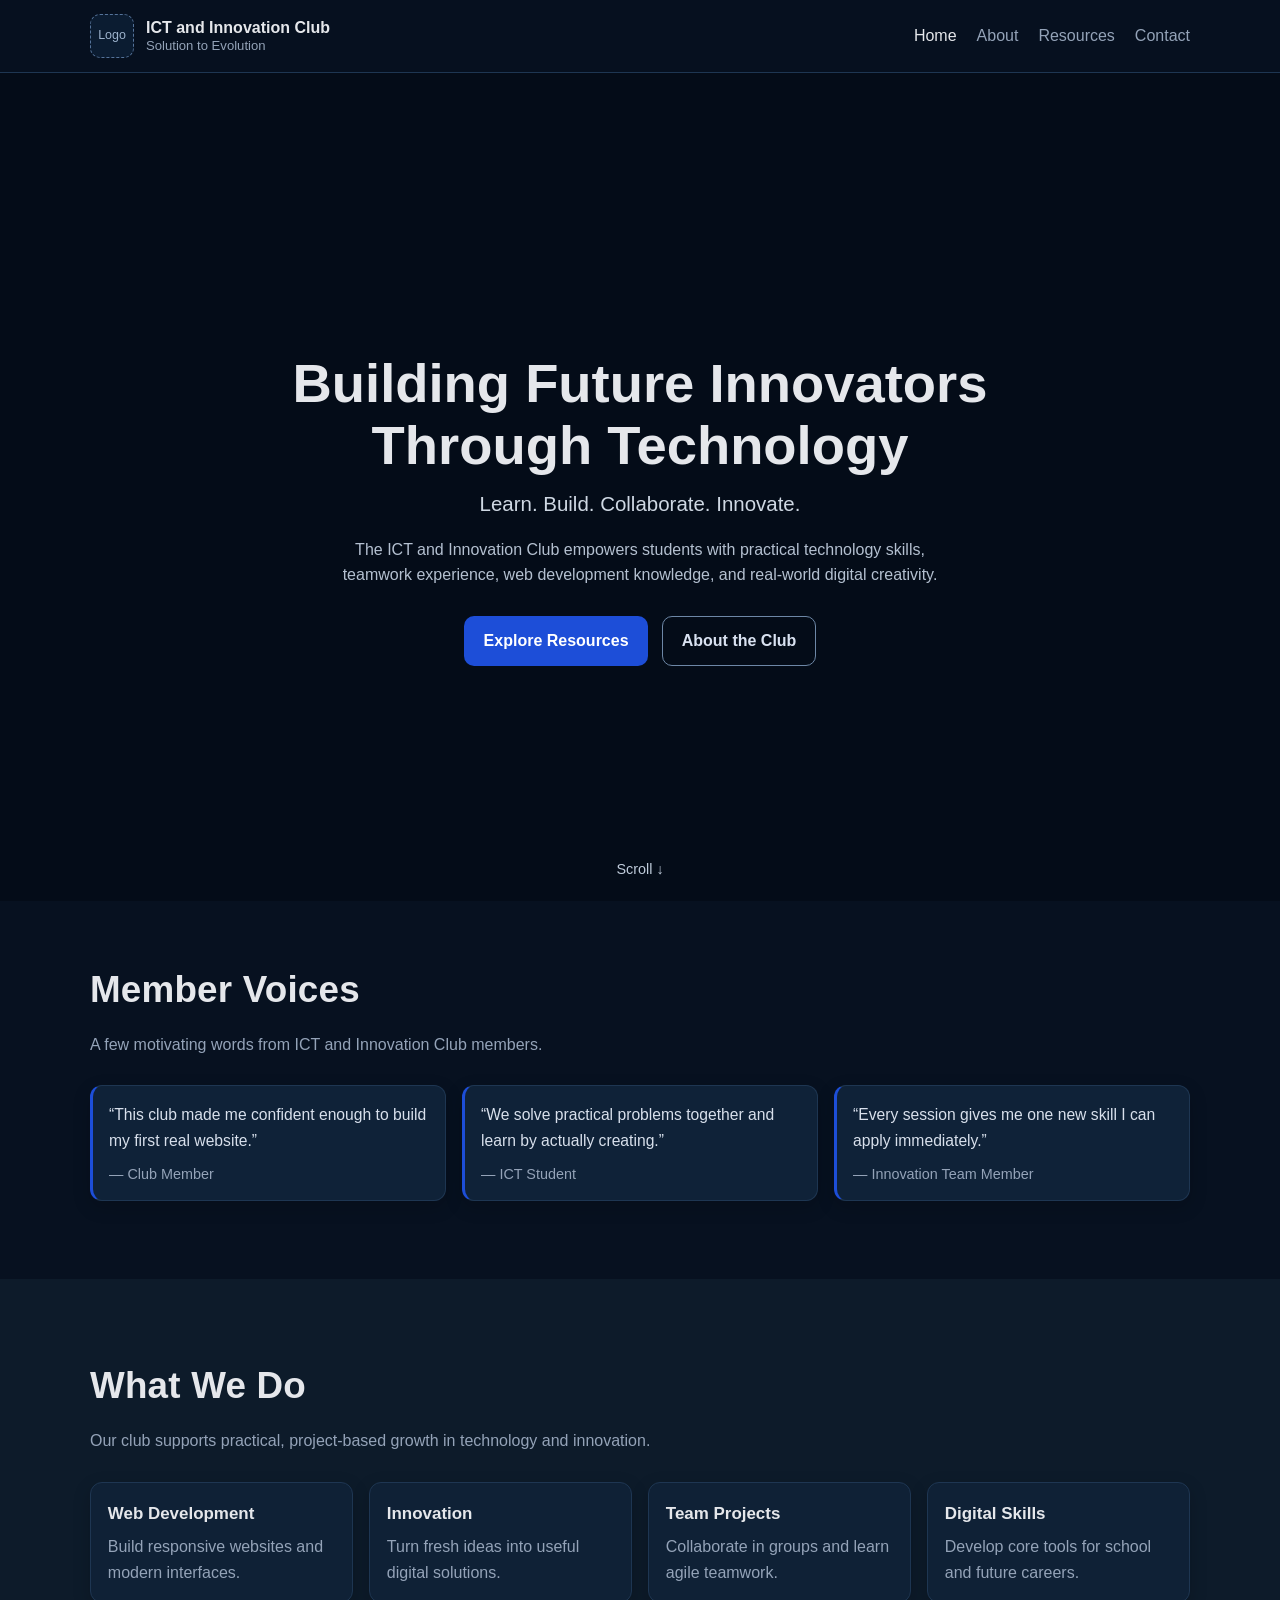
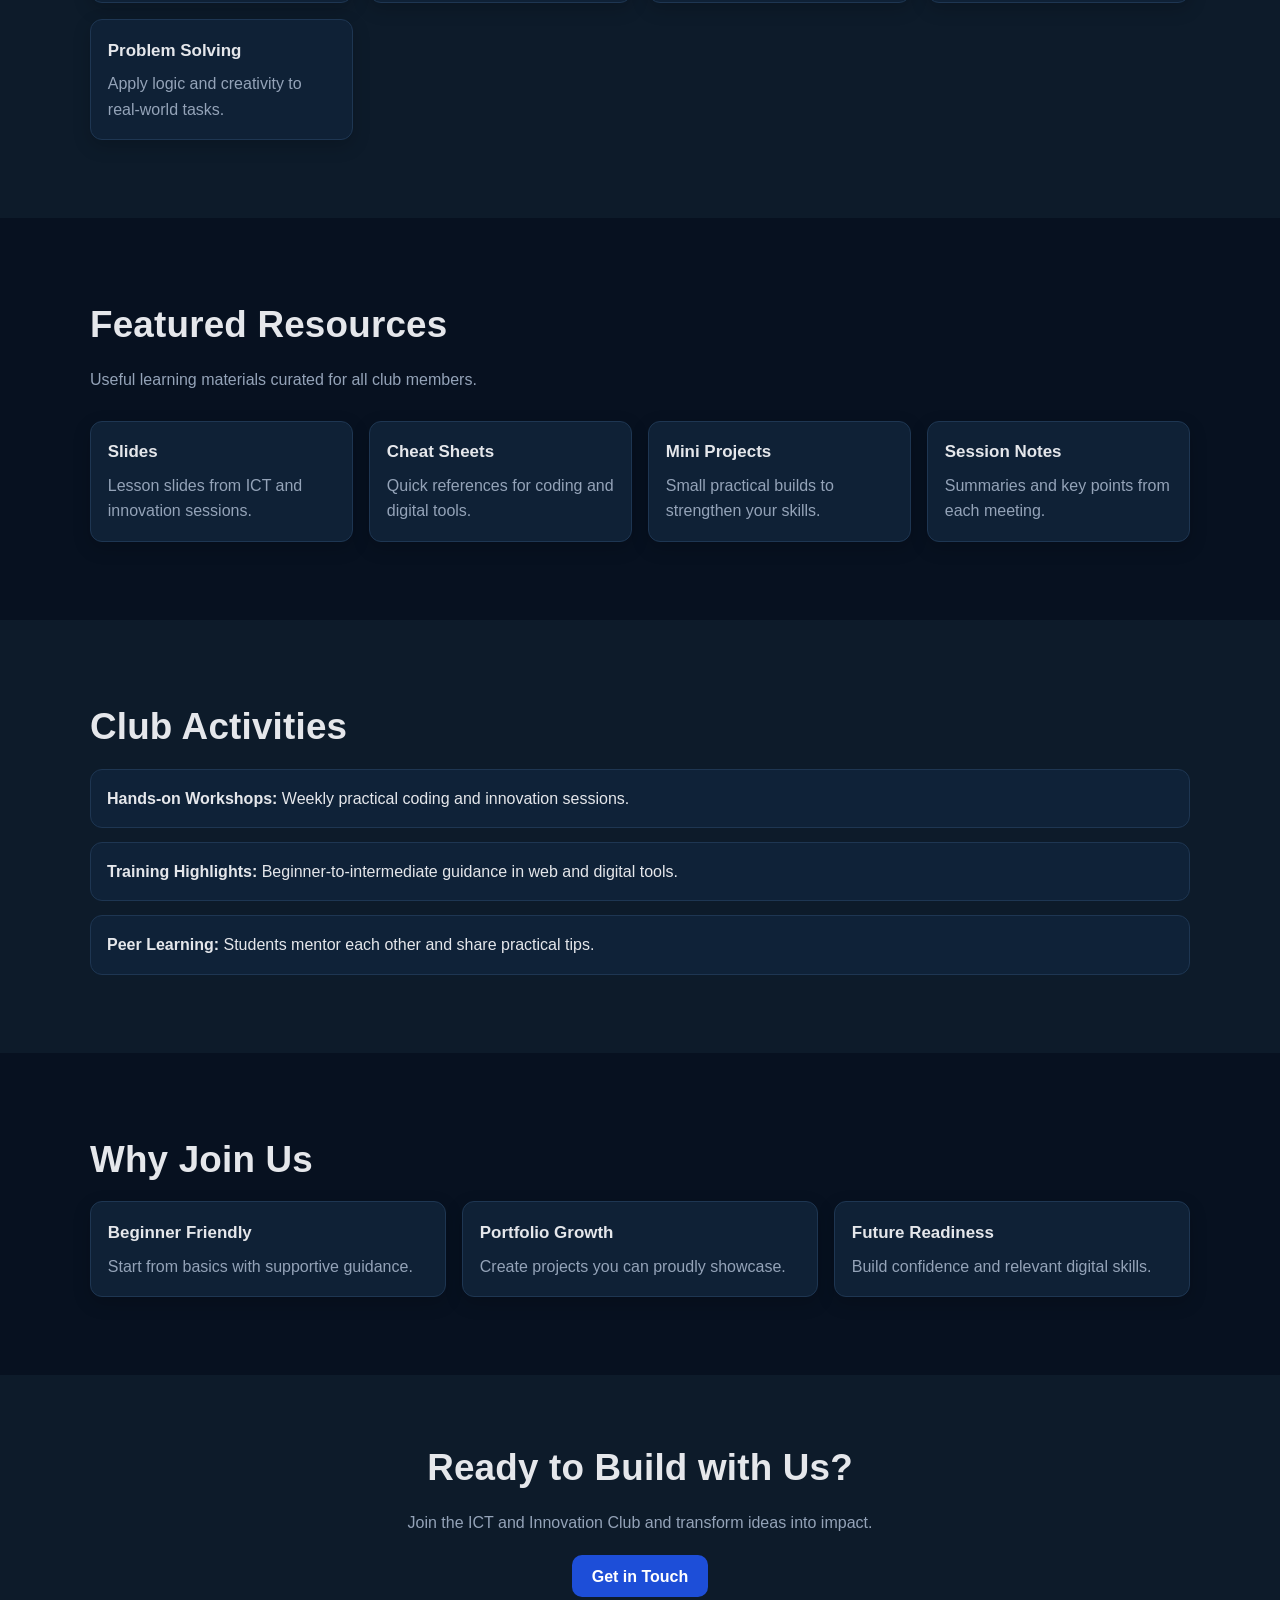
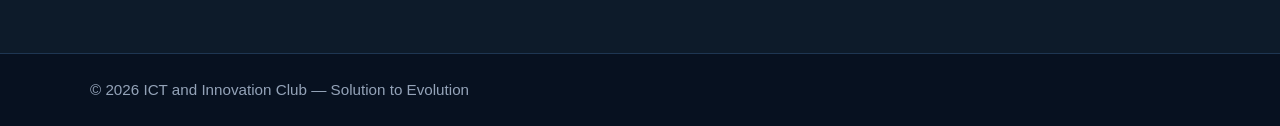
==== index.html @ 0fc640da "Refine UI style, add logo placeholder, and member quotes section" ====
<!DOCTYPE html>
<html lang="en">
  <head>
    <meta charset="UTF-8" />
    <meta name="viewport" content="width=device-width, initial-scale=1.0" />
    <meta
      name="description"
      content="ICT and Innovation Club - Building future innovators through technology."
    />
    <title>ICT and Innovation Club | Home</title>
    <link rel="stylesheet" href="css/style.css" />
  </head>
  <body>
    <header class="navbar">
      <div class="container nav-wrap">
        <a class="logo" href="index.html">
          <span class="logo-mark" aria-hidden="true">Logo</span>
          <span class="logo-text">
            <strong>ICT and Innovation Club</strong>
            <em>Solution to Evolution</em>
          </span>
        </a>
        <button class="menu-btn" data-menu-btn aria-expanded="false" aria-label="Toggle menu">Menu</button>
        <nav class="nav-links" data-nav-links>
          <a href="index.html" class="active">Home</a>
          <a href="about.html">About</a>
          <a href="resources.html">Resources</a>
          <a href="contact.html">Contact</a>
        </nav>
      </div>
    </header>

    <main>
      <section class="hero">
        <div class="hero-bg" aria-hidden="true">
          <div class="hero-slide" style="background-image: url('https://images.unsplash.com/photo-1523240795612-9a054b0db644?auto=format&fit=crop&w=1800&q=80');"></div>
          <div class="hero-slide" style="background-image: url('https://images.unsplash.com/photo-1509062522246-3755977927d7?auto=format&fit=crop&w=1800&q=80');"></div>
          <div class="hero-slide" style="background-image: url('https://images.unsplash.com/photo-1516321497487-e288fb19713f?auto=format&fit=crop&w=1800&q=80');"></div>
        </div>
        <div class="hero-overlay"></div>

        <div class="hero-content reveal">
          <h1>Building Future Innovators Through Technology</h1>
          <p class="lead">Learn. Build. Collaborate. Innovate.</p>
          <p class="desc">
            The ICT and Innovation Club empowers students with practical technology skills, teamwork
            experience, web development knowledge, and real-world digital creativity.
          </p>
          <div class="btn-group">
            <a class="btn btn-primary" href="resources.html">Explore Resources</a>
            <a class="btn btn-outline" href="about.html">About the Club</a>
          </div>
        </div>
        <div class="scroll-indicator">Scroll ↓</div>
      </section>

      <section class="section quote-strip">
        <div class="container reveal">
          <h2 class="section-title">Member Voices</h2>
          <p class="section-text">A few motivating words from ICT and Innovation Club members.</p>
          <div class="quotes-grid">
            <blockquote class="quote-card">
              “This club made me confident enough to build my first real website.”
              <cite>— Club Member</cite>
            </blockquote>
            <blockquote class="quote-card">
              “We solve practical problems together and learn by actually creating.”
              <cite>— ICT Student</cite>
            </blockquote>
            <blockquote class="quote-card">
              “Every session gives me one new skill I can apply immediately.”
              <cite>— Innovation Team Member</cite>
            </blockquote>
          </div>
        </div>
      </section>

      <section class="section section-alt">
        <div class="container">
          <h2 class="section-title reveal">What We Do</h2>
          <p class="section-text reveal">Our club supports practical, project-based growth in technology and innovation.</p>
          <div class="grid grid-4">
            <article class="card reveal"><h3>Web Development</h3><p>Build responsive websites and modern interfaces.</p></article>
            <article class="card reveal"><h3>Innovation</h3><p>Turn fresh ideas into useful digital solutions.</p></article>
            <article class="card reveal"><h3>Team Projects</h3><p>Collaborate in groups and learn agile teamwork.</p></article>
            <article class="card reveal"><h3>Digital Skills</h3><p>Develop core tools for school and future careers.</p></article>
            <article class="card reveal"><h3>Problem Solving</h3><p>Apply logic and creativity to real-world tasks.</p></article>
          </div>
        </div>
      </section>

      <section class="section">
        <div class="container">
          <h2 class="section-title reveal">Featured Resources</h2>
          <p class="section-text reveal">Useful learning materials curated for all club members.</p>
          <div class="grid grid-4">
            <article class="card reveal"><h3>Slides</h3><p>Lesson slides from ICT and innovation sessions.</p></article>
            <article class="card reveal"><h3>Cheat Sheets</h3><p>Quick references for coding and digital tools.</p></article>
            <article class="card reveal"><h3>Mini Projects</h3><p>Small practical builds to strengthen your skills.</p></article>
            <article class="card reveal"><h3>Session Notes</h3><p>Summaries and key points from each meeting.</p></article>
          </div>
        </div>
      </section>

      <section class="section section-alt">
        <div class="container">
          <h2 class="section-title reveal">Club Activities</h2>
          <div class="activity-list">
            <article class="activity-item reveal"><strong>Hands-on Workshops:</strong> Weekly practical coding and innovation sessions.</article>
            <article class="activity-item reveal"><strong>Training Highlights:</strong> Beginner-to-intermediate guidance in web and digital tools.</article>
            <article class="activity-item reveal"><strong>Peer Learning:</strong> Students mentor each other and share practical tips.</article>
          </div>
        </div>
      </section>

      <section class="section">
        <div class="container">
          <h2 class="section-title reveal">Why Join Us</h2>
          <div class="grid grid-3">
            <article class="card reveal"><h3>Beginner Friendly</h3><p>Start from basics with supportive guidance.</p></article>
            <article class="card reveal"><h3>Portfolio Growth</h3><p>Create projects you can proudly showcase.</p></article>
            <article class="card reveal"><h3>Future Readiness</h3><p>Build confidence and relevant digital skills.</p></article>
          </div>
        </div>
      </section>

      <section class="cta section-alt">
        <div class="container reveal">
          <h2 class="section-title">Ready to Build with Us?</h2>
          <p class="section-text" style="margin-inline:auto;">Join the ICT and Innovation Club and transform ideas into impact.</p>
          <a class="btn btn-primary" href="contact.html">Get in Touch</a>
        </div>
      </section>
    </main>

    <footer class="footer">
      <div class="container">© 2026 ICT and Innovation Club — Solution to Evolution</div>
    </footer>

    <script src="js/script.js"></script>
  </body>
</html>
---- css/style.css ----
/*
  ICT and Innovation Club Website
  Shared stylesheet for all pages
  Theme: Dark blue, clean, lightweight
*/

:root {
  --bg-main: #071120;
  --bg-secondary: #0d1b2a;
  --accent: #1d4ed8;
  --text: #e5e7eb;
  --muted: #94a3b8;
  --card: #0f2136;
  --border: #1e3652;
  --max-width: 1100px;
  --radius: 12px;
  --shadow: 0 6px 18px rgba(0, 0, 0, 0.18);
}
* { box-sizing: border-box; }
html { scroll-behavior: smooth; }
body { margin: 0; font-family: "Inter", "Segoe UI", Roboto, Arial, sans-serif; background: var(--bg-main); color: var(--text); line-height: 1.6; }
a { color: inherit; text-decoration: none; }
img { max-width: 100%; display: block; }
.container { width: min(92%, var(--max-width)); margin-inline: auto; }
.section { padding: 78px 0; }
.section-alt { background: var(--bg-secondary); }
.section-title { font-size: clamp(1.7rem, 3vw, 2.3rem); margin: 0 0 12px; letter-spacing: .2px; }
.section-text { color: var(--muted); max-width: 65ch; margin: 0 0 28px; }

.navbar { position: sticky; top: 0; z-index: 1000; background: rgba(7, 17, 32, 0.96); border-bottom: 1px solid var(--border); }
.nav-wrap { min-height: 72px; display: flex; align-items: center; justify-content: space-between; gap: 1rem; }
.logo { display:flex; align-items:center; gap:.75rem; }
.logo-mark { width: 44px; height: 44px; border: 1px dashed #55739a; border-radius: 10px; display:grid; place-items:center; font-size:.78rem; color:#9eb4ce; background:#0b1c31; }
.logo-text { display:flex; flex-direction:column; line-height:1.15; }
.logo strong { font-size: 1rem; }
.logo em { color: var(--muted); font-style: normal; font-size: 0.82rem; }
.nav-links { display: flex; gap: 1.25rem; align-items: center; }
.nav-links a { color: var(--muted); font-weight: 500; transition: color .2s ease; }
.nav-links a:hover, .nav-links a.active { color: var(--text); }
.menu-btn { display: none; border: 1px solid var(--border); background: transparent; color: var(--text); padding: 0.4rem 0.7rem; border-radius: 8px; cursor: pointer; }

.hero { position: relative; min-height: calc(100vh - 72px); display: grid; place-items: center; overflow: hidden; }
.hero-bg { position: absolute; inset: 0; z-index: -2; }
.hero-slide { position: absolute; inset: 0; opacity: 0; transition: opacity 1.4s ease; background-position: center; background-size: cover; background-attachment: fixed; }
.hero-slide.active { opacity: 1; }
.hero-overlay { position: absolute; inset: 0; background: rgba(3, 10, 20, 0.7); z-index: -1; }
.hero-content { text-align: center; width: min(92%, 820px); }
.hero h1 { font-size: clamp(2rem, 4.8vw, 3.4rem); margin-bottom: 10px; line-height: 1.15; }
.hero p.lead { font-size: clamp(1rem, 2.4vw, 1.28rem); margin: 0; color: #cfd8e3; }
.hero p.desc { color: #b4c0d0; max-width: 70ch; margin: 16px auto 28px; }
.btn-group { display: flex; gap: 0.9rem; justify-content: center; flex-wrap: wrap; }
.btn { padding: 0.72rem 1.15rem; border-radius: 10px; border: 1px solid transparent; font-weight: 600; transition: transform .2s ease, background .2s ease; }
.btn-primary { background: var(--accent); color: white; }
.btn-primary:hover { transform: translateY(-2px); }
.btn-outline { border-color: #6d87a6; color: #d9e2f1; }
.btn-outline:hover { background: rgba(255, 255, 255, 0.06); }
.scroll-indicator { position: absolute; bottom: 20px; left: 50%; transform: translateX(-50%); font-size: 0.9rem; color: #c0ccdb; animation: floatY 1.8s ease-in-out infinite; }
@keyframes floatY { 0%,100% { transform: translate(-50%, 0);} 50% { transform: translate(-50%, 6px);} }

.quote-strip { padding-top: 60px; }
.quotes-grid { display:grid; gap:1rem; grid-template-columns:repeat(3,minmax(0,1fr)); }
.quote-card { margin:0; background:#0f2238; border:1px solid var(--border); border-left:3px solid var(--accent); border-radius:12px; padding:1rem 1rem .9rem; color:#d8e0ec; font-size:.98rem; box-shadow: var(--shadow); }
.quote-card cite { display:block; color:var(--muted); margin-top:.65rem; font-style:normal; font-size:.9rem; }

.grid { display: grid; gap: 1rem; }
.grid-4 { grid-template-columns: repeat(4, minmax(0, 1fr)); }
.grid-3 { grid-template-columns: repeat(3, minmax(0, 1fr)); }
.card { background: var(--card); border: 1px solid var(--border); border-radius: var(--radius); padding: 1.05rem; box-shadow: var(--shadow); transition: transform .22s ease, border-color .22s ease; }
.card:hover { transform: translateY(-3px); border-color:#2d4e75; }
.card h3 { margin-top: 0; margin-bottom: 0.45rem; font-size: 1.06rem; }
.card p { margin: 0; color: var(--muted); }
.activity-list { display: grid; gap: 0.85rem; }
.activity-item { background: #0f2238; border: 1px solid var(--border); padding: 1rem; border-radius: 12px; }
.cta { text-align: center; padding: 64px 0; }

.form { max-width: 650px; display: grid; gap: 0.9rem; }
.form label { font-weight: 600; }
.form input,.form textarea { width: 100%; padding: 0.75rem; border-radius: 10px; border: 1px solid var(--border); background: #0b1b2f; color: var(--text); }
.form textarea { min-height: 130px; resize: vertical; }
.footer { padding: 24px 0; border-top: 1px solid var(--border); color: var(--muted); font-size: 0.95rem; }

.reveal { opacity: 0; transform: translateY(16px); transition: opacity .45s ease, transform .45s ease; }
.reveal.visible { opacity: 1; transform: translateY(0); }

@media (max-width: 920px) {
  .grid-4 { grid-template-columns: repeat(2, minmax(0, 1fr)); }
  .grid-3, .quotes-grid { grid-template-columns: repeat(2, minmax(0, 1fr)); }
}
@media (max-width: 720px) {
  .menu-btn { display: inline-block; }
  .nav-links { position: absolute; top: 72px; left: 0; right: 0; display: none; flex-direction: column; background: #08162a; padding: 0.9rem; border-bottom: 1px solid var(--border); }
  .nav-links.open { display: flex; }
  .grid-4,.grid-3,.quotes-grid { grid-template-columns: 1fr; }
  .section { padding: 62px 0; }
  .hero-slide { background-attachment: scroll; }
}
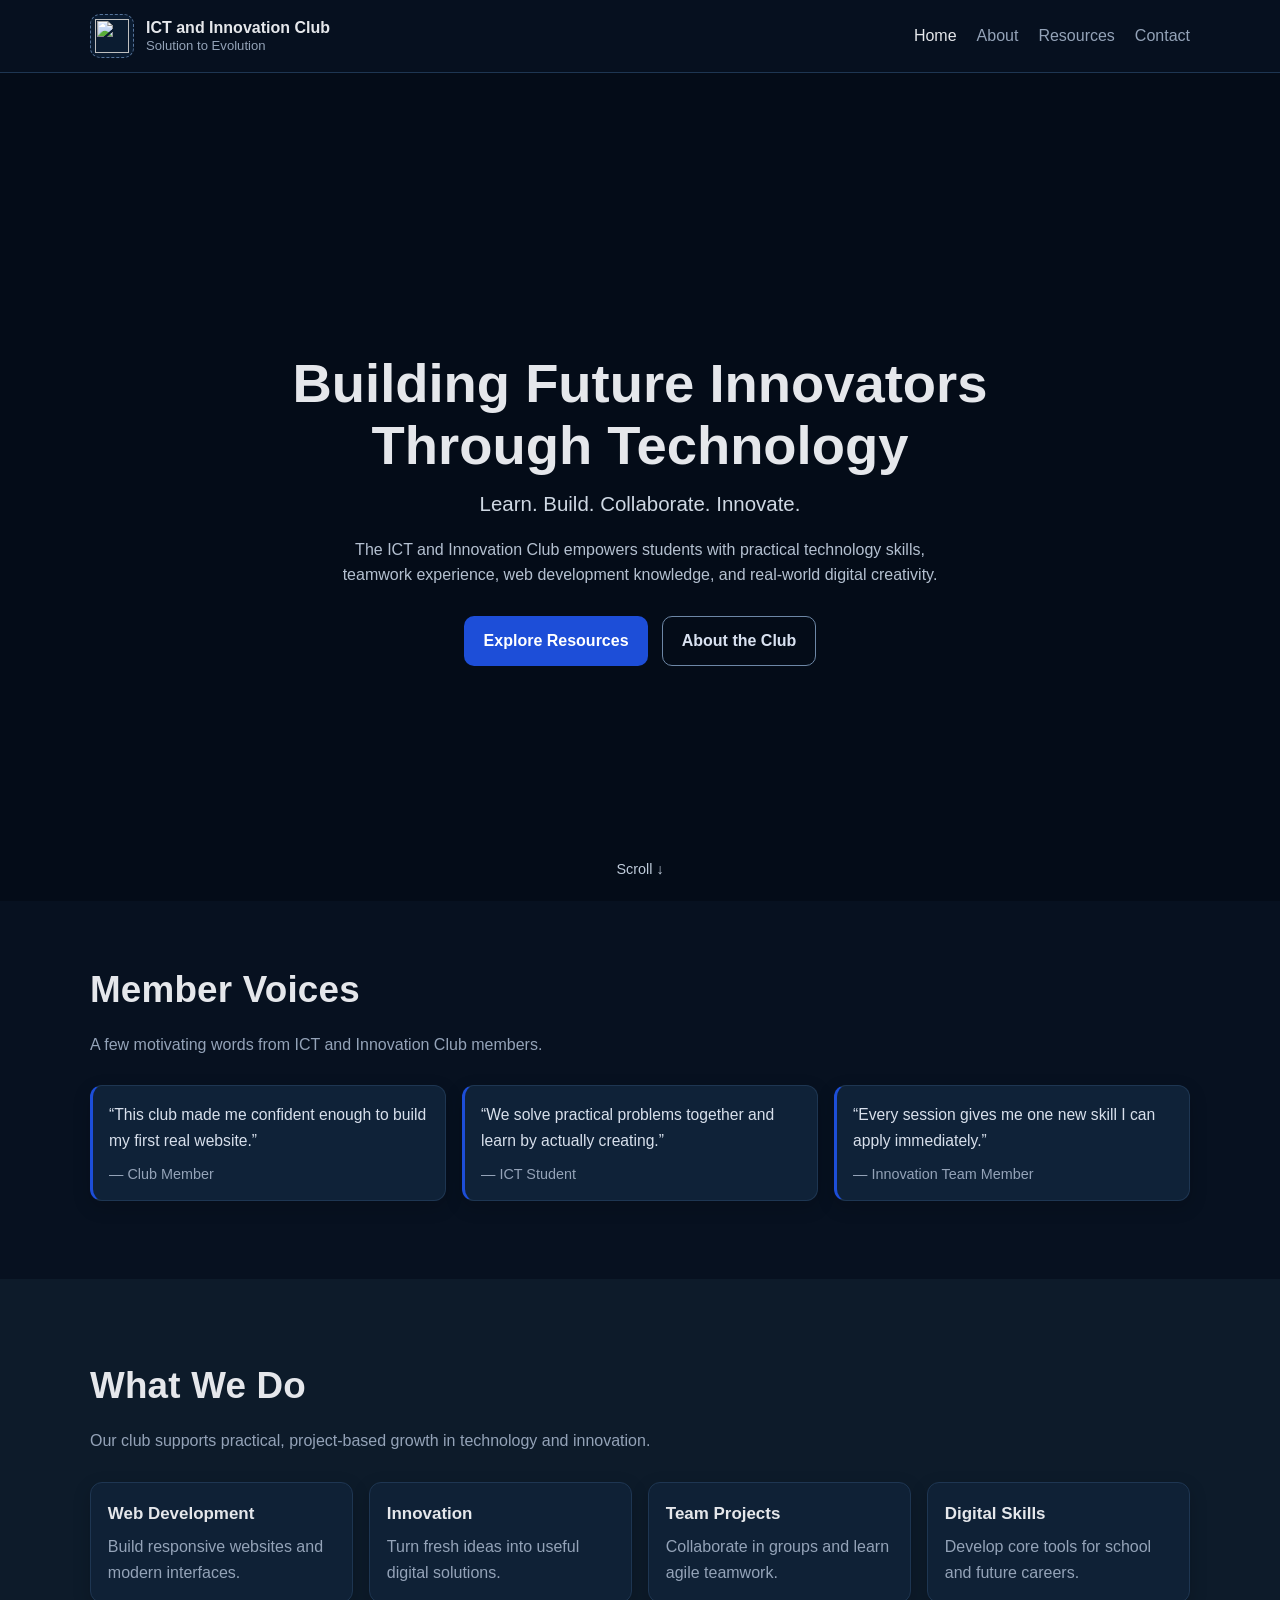
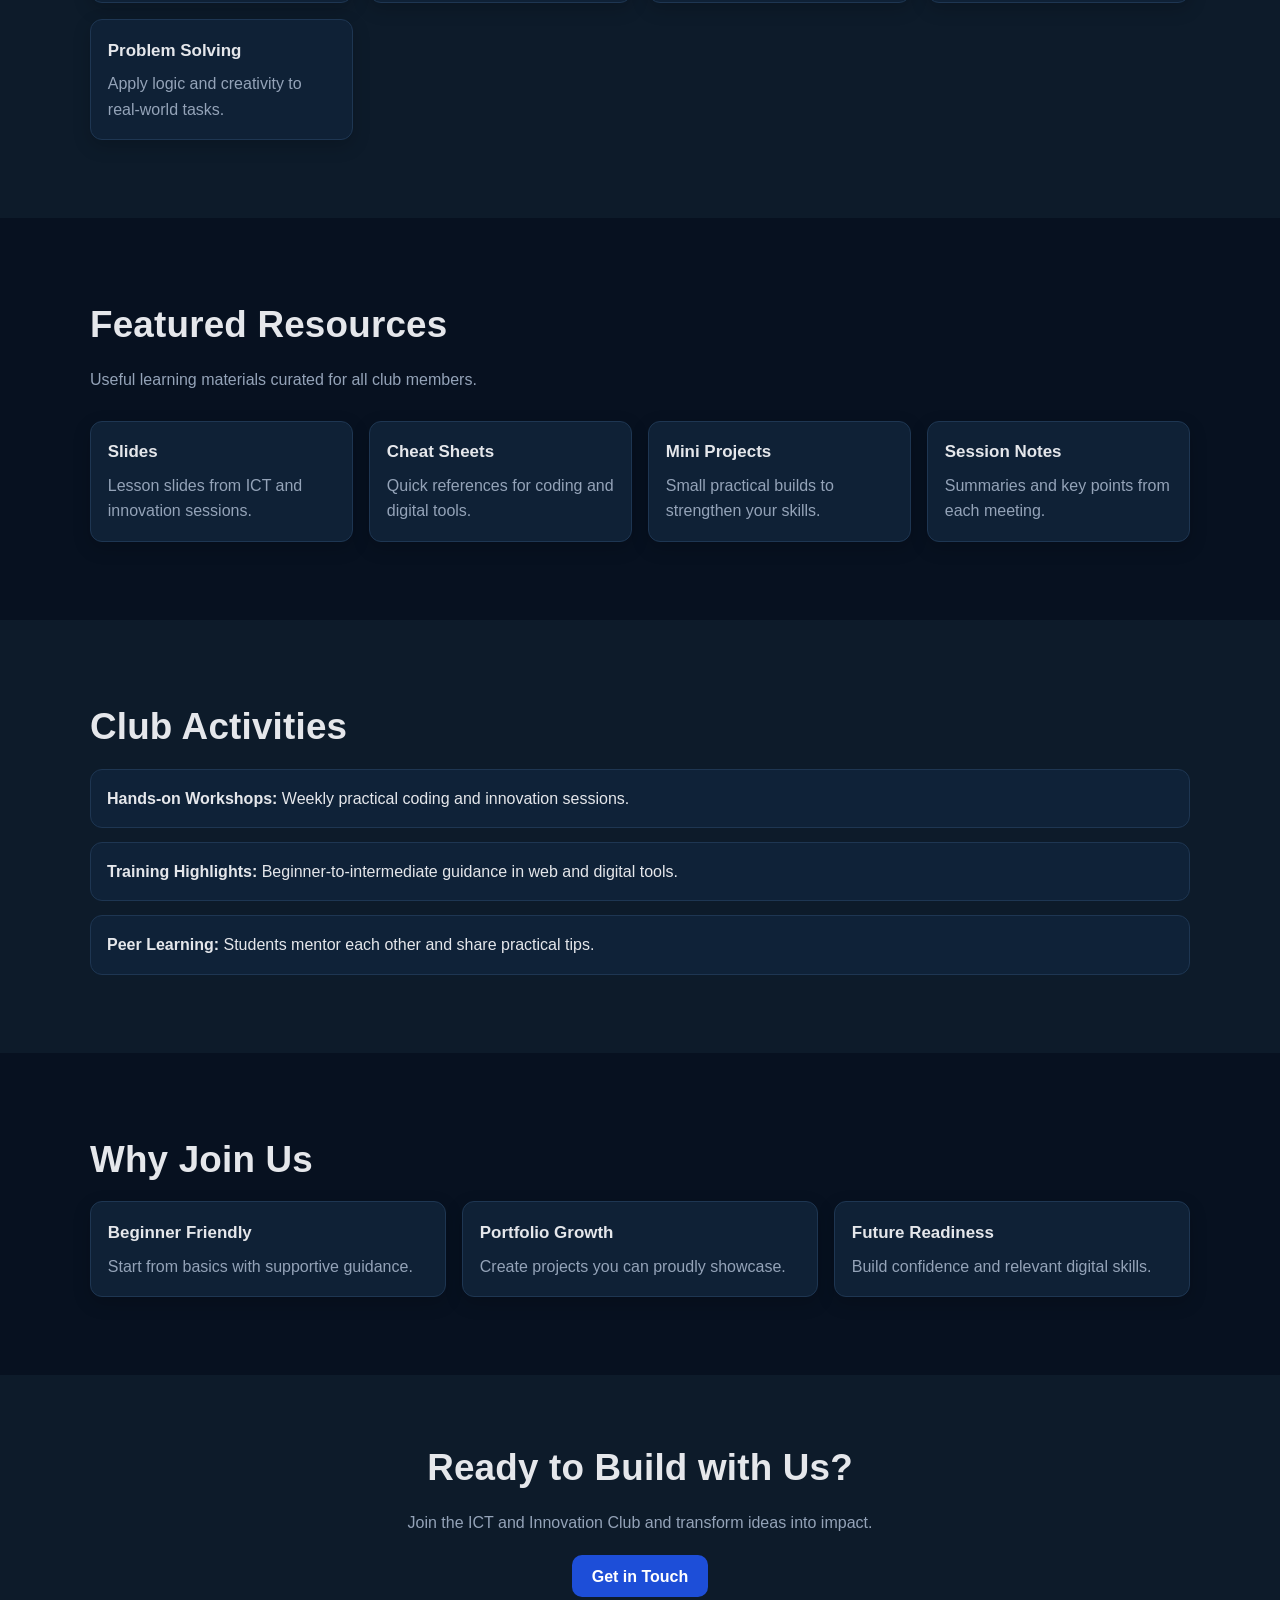
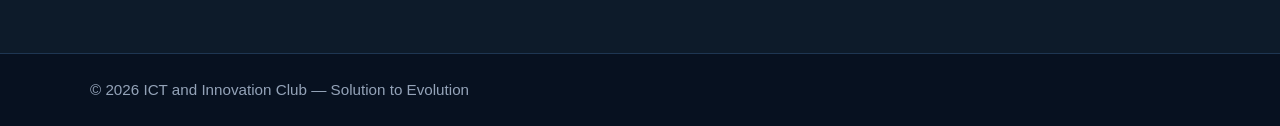
==== commit c8b06ae2: "Add assets folder structure and wire navbar logo image path" ====
--- a/index.html
+++ b/index.html
@@ -14,7 +14,7 @@
     <header class="navbar">
       <div class="container nav-wrap">
         <a class="logo" href="index.html">
-          <span class="logo-mark" aria-hidden="true">Logo</span>
+          <span class="logo-mark" aria-hidden="true"><img src="assets/logos/ict.png" alt="" /></span>
           <span class="logo-text">
             <strong>ICT and Innovation Club</strong>
             <em>Solution to Evolution</em>
--- a/css/style.css
+++ b/css/style.css
@@ -30,7 +30,8 @@
 .navbar { position: sticky; top: 0; z-index: 1000; background: rgba(7, 17, 32, 0.96); border-bottom: 1px solid var(--border); }
 .nav-wrap { min-height: 72px; display: flex; align-items: center; justify-content: space-between; gap: 1rem; }
 .logo { display:flex; align-items:center; gap:.75rem; }
-.logo-mark { width: 44px; height: 44px; border: 1px dashed #55739a; border-radius: 10px; display:grid; place-items:center; font-size:.78rem; color:#9eb4ce; background:#0b1c31; }
+.logo-mark { width: 44px; height: 44px; border: 1px dashed #55739a; border-radius: 10px; display:grid; place-items:center; overflow:hidden; background:#0b1c31; }
+.logo-mark img { width:100%; height:100%; object-fit:contain; padding:4px; }
 .logo-text { display:flex; flex-direction:column; line-height:1.15; }
 .logo strong { font-size: 1rem; }
 .logo em { color: var(--muted); font-style: normal; font-size: 0.82rem; }
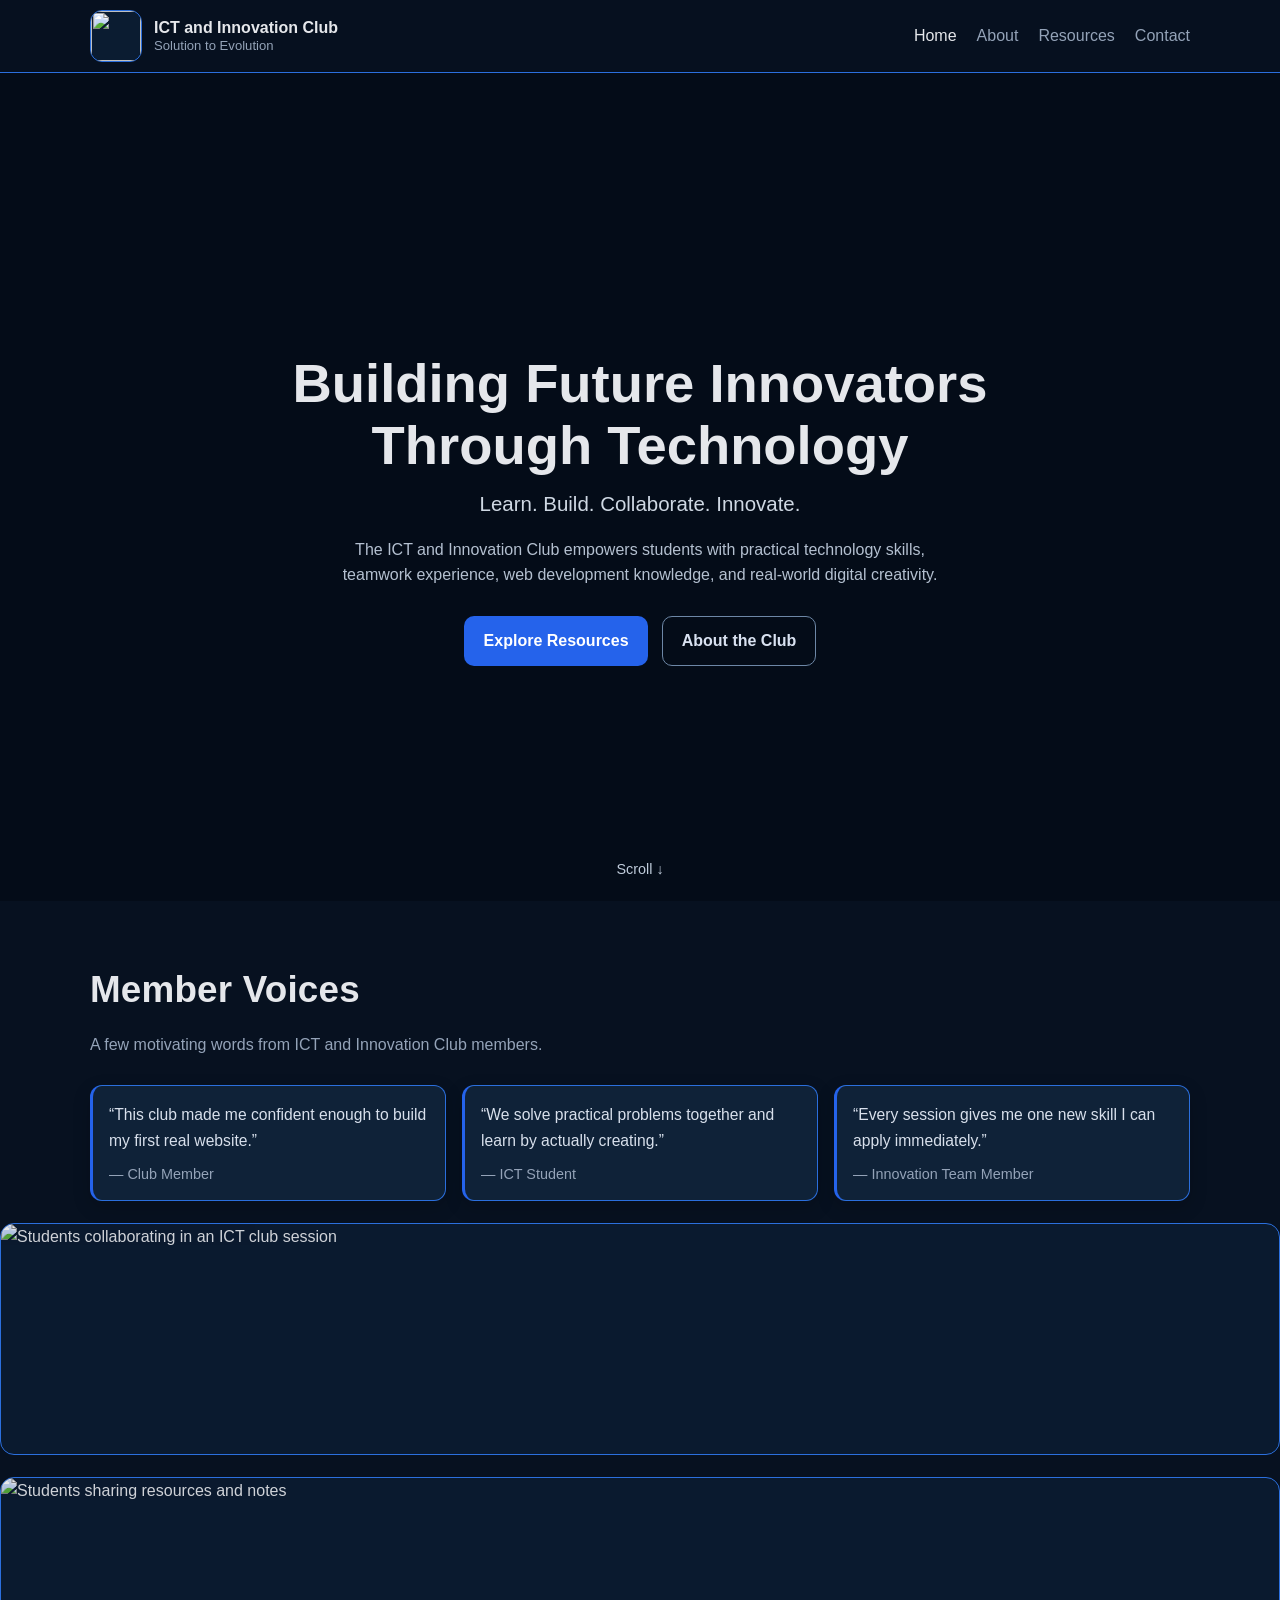
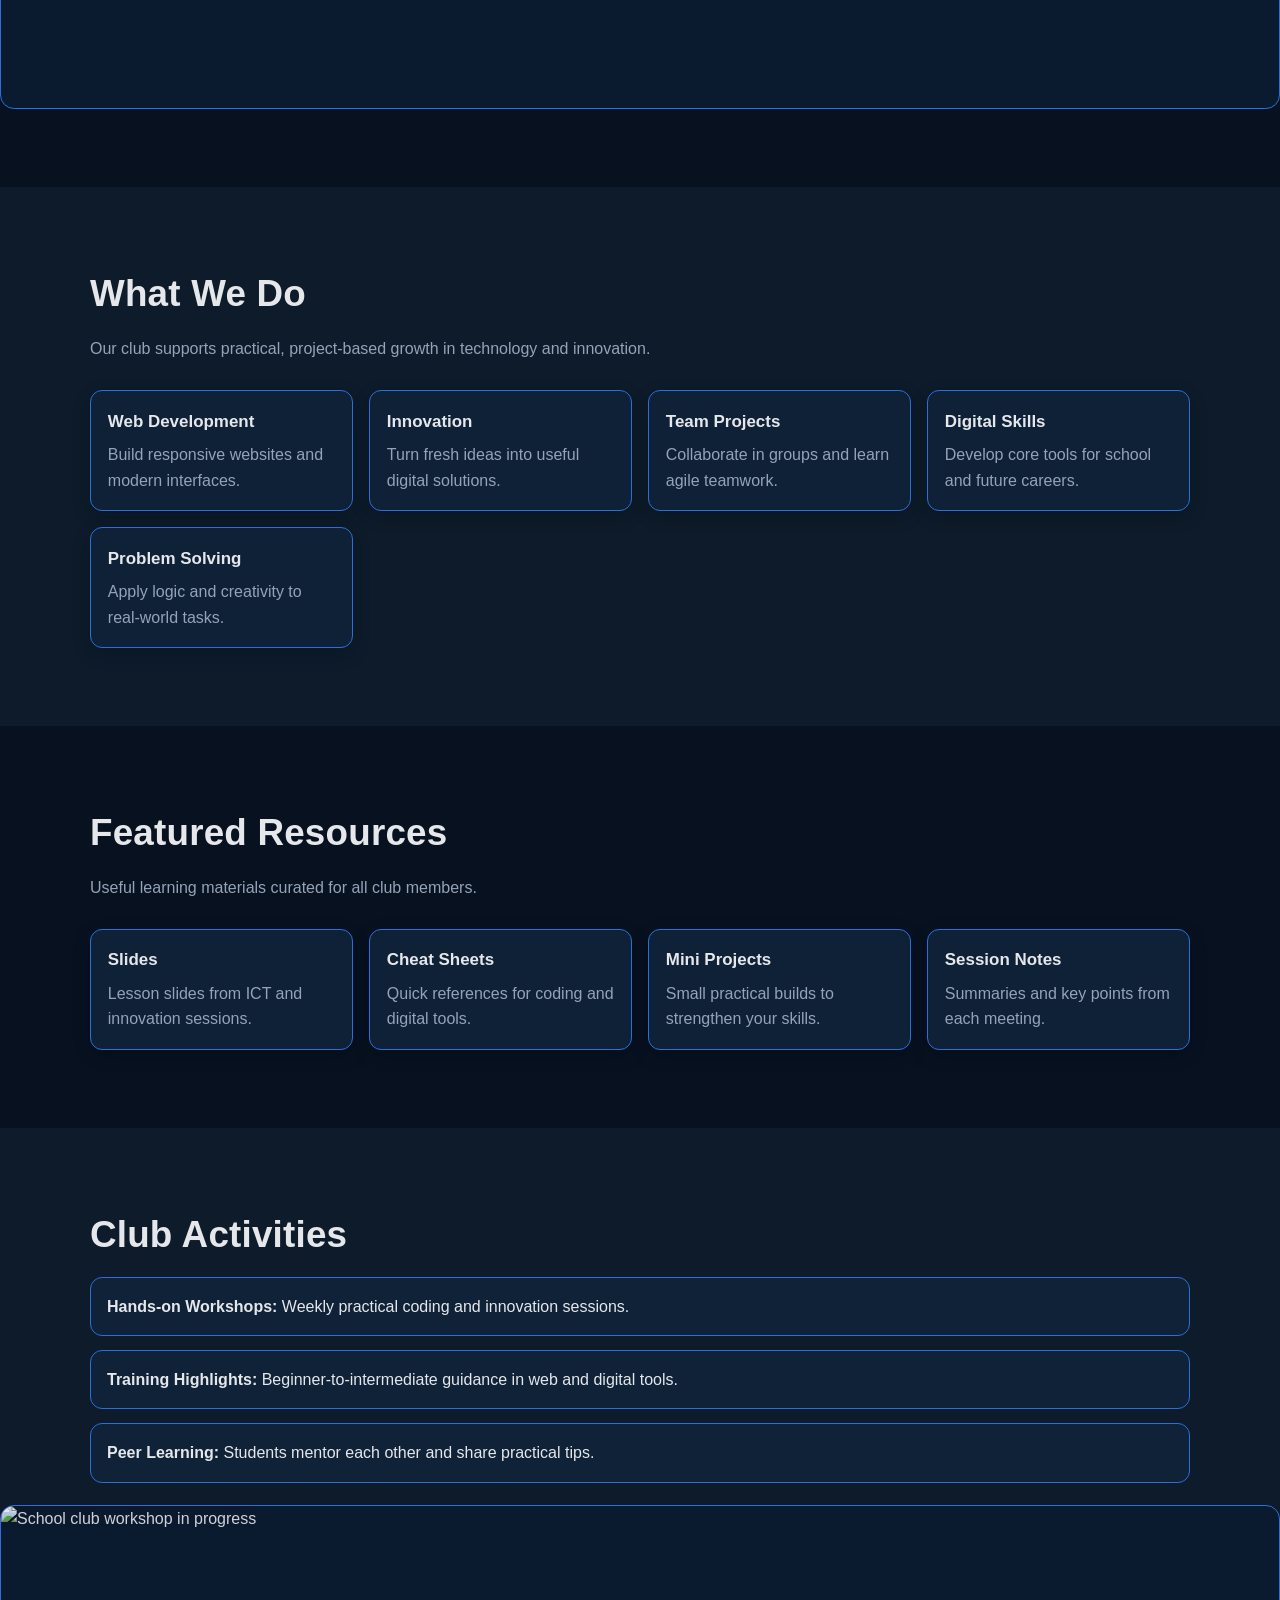
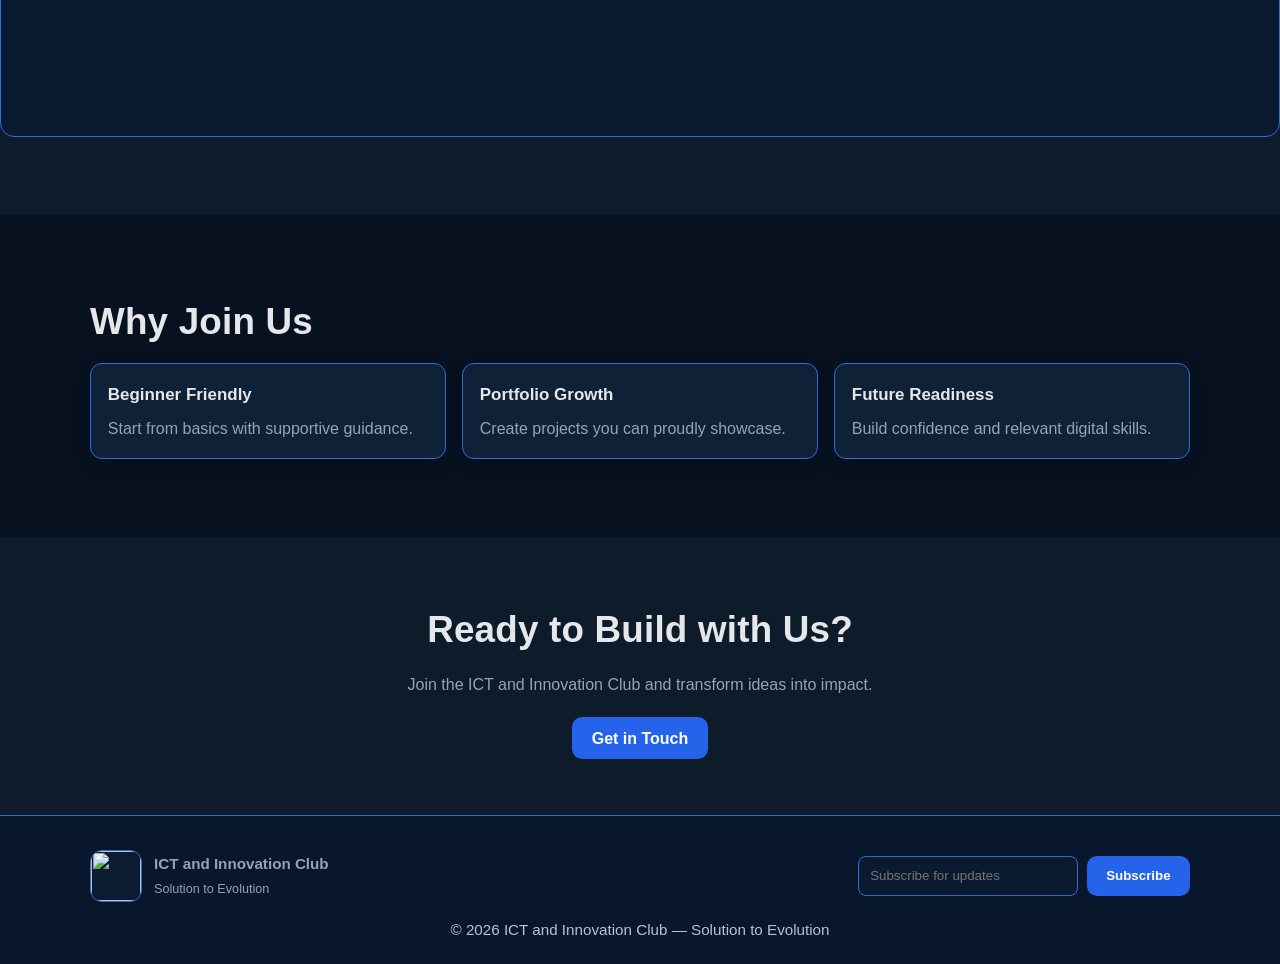
==== commit 943c62ee: "Polish branding, add section images, and upgrade footer/newsletter layout" ====
--- a/index.html
+++ b/index.html
@@ -73,6 +73,10 @@
             </blockquote>
           </div>
         </div>
+                <div class="section-media reveal"><img src="https://images.unsplash.com/photo-1522202176988-66273c2fd55f?auto=format&fit=crop&w=1400&q=80" alt="Students collaborating in an ICT club session" /></div>
+        </div>
+                <div class="section-media reveal"><img src="https://images.unsplash.com/photo-1517048676732-d65bc937f952?auto=format&fit=crop&w=1400&q=80" alt="Students sharing resources and notes" /></div>
+        </div>
       </section>
 
       <section class="section section-alt">
@@ -111,6 +115,8 @@
             <article class="activity-item reveal"><strong>Peer Learning:</strong> Students mentor each other and share practical tips.</article>
           </div>
         </div>
+                <div class="section-media reveal"><img src="https://images.unsplash.com/photo-1524178232363-1fb2b075b655?auto=format&fit=crop&w=1400&q=80" alt="School club workshop in progress" /></div>
+        </div>
       </section>
 
       <section class="section">
@@ -134,7 +140,22 @@
     </main>
 
     <footer class="footer">
-      <div class="container">© 2026 ICT and Innovation Club — Solution to Evolution</div>
+      <div class="container">
+        <div class="footer-top">
+          <div class="footer-brand">
+            <span class="logo-mark" aria-hidden="true"><img src="assets/logos/ict.png" alt="" /></span>
+            <div>
+              <strong>ICT and Innovation Club</strong><br />
+              <small>Solution to Evolution</small>
+            </div>
+          </div>
+          <form class="footer-news" action="#" method="post">
+            <input type="email" name="newsletter_email" placeholder="Subscribe for updates" aria-label="Newsletter email" />
+            <button class="btn btn-primary" type="submit">Subscribe</button>
+          </form>
+        </div>
+        <div class="footer-bottom">© 2026 ICT and Innovation Club — Solution to Evolution</div>
+      </div>
     </footer>
 
     <script src="js/script.js"></script>
--- a/css/style.css
+++ b/css/style.css
@@ -7,11 +7,11 @@
 :root {
   --bg-main: #071120;
   --bg-secondary: #0d1b2a;
-  --accent: #1d4ed8;
+  --accent: #2563eb;
   --text: #e5e7eb;
   --muted: #94a3b8;
   --card: #0f2136;
-  --border: #1e3652;
+  --border: #2b6fdd;
   --max-width: 1100px;
   --radius: 12px;
   --shadow: 0 6px 18px rgba(0, 0, 0, 0.18);
@@ -30,8 +30,8 @@
 .navbar { position: sticky; top: 0; z-index: 1000; background: rgba(7, 17, 32, 0.96); border-bottom: 1px solid var(--border); }
 .nav-wrap { min-height: 72px; display: flex; align-items: center; justify-content: space-between; gap: 1rem; }
 .logo { display:flex; align-items:center; gap:.75rem; }
-.logo-mark { width: 44px; height: 44px; border: 1px dashed #55739a; border-radius: 10px; display:grid; place-items:center; overflow:hidden; background:#0b1c31; }
-.logo-mark img { width:100%; height:100%; object-fit:contain; padding:4px; }
+.logo-mark { width: 52px; height: 52px; border: 1px solid #2b6fdd; border-radius: 12px; display:grid; place-items:center; overflow:hidden; background:#0b1c31; flex-shrink:0; }
+.logo-mark img { width:100%; height:100%; object-fit:contain; }
 .logo-text { display:flex; flex-direction:column; line-height:1.15; }
 .logo strong { font-size: 1rem; }
 .logo em { color: var(--muted); font-style: normal; font-size: 0.82rem; }
@@ -95,3 +95,65 @@
   .section { padding: 62px 0; }
   .hero-slide { background-attachment: scroll; }
 }
+
+
+.section-media {
+  margin-top: 22px;
+  border: 1px solid var(--border);
+  border-radius: 14px;
+  overflow: hidden;
+  background: #0a1a2f;
+}
+.section-media img {
+  width: 100%;
+  height: 230px;
+  object-fit: cover;
+  opacity: 0.9;
+}
+
+.contact-center {
+  text-align: center;
+}
+.contact-center .section-text,
+.contact-center .form {
+  margin-inline: auto;
+}
+
+.footer {
+  padding: 34px 0 22px;
+  border-top: 1px solid var(--border);
+  color: var(--muted);
+  font-size: 0.95rem;
+  background: #08172b;
+}
+.footer-top {
+  display: grid;
+  grid-template-columns: 1.2fr 1fr;
+  gap: 1rem;
+  align-items: center;
+  margin-bottom: 16px;
+}
+.footer-brand {
+  display: flex;
+  gap: .75rem;
+  align-items: center;
+}
+.footer-news {
+  display: flex;
+  gap: .55rem;
+  justify-content: flex-end;
+}
+.footer-news input {
+  padding: .65rem .7rem;
+  border-radius: 8px;
+  border: 1px solid var(--border);
+  background: #0b1b2f;
+  color: var(--text);
+  min-width: 220px;
+}
+.footer-bottom { text-align: center; color: #b5c3d5; }
+
+@media (max-width: 720px) {
+  .footer-top { grid-template-columns: 1fr; }
+  .footer-news { justify-content: flex-start; flex-wrap: wrap; }
+}
